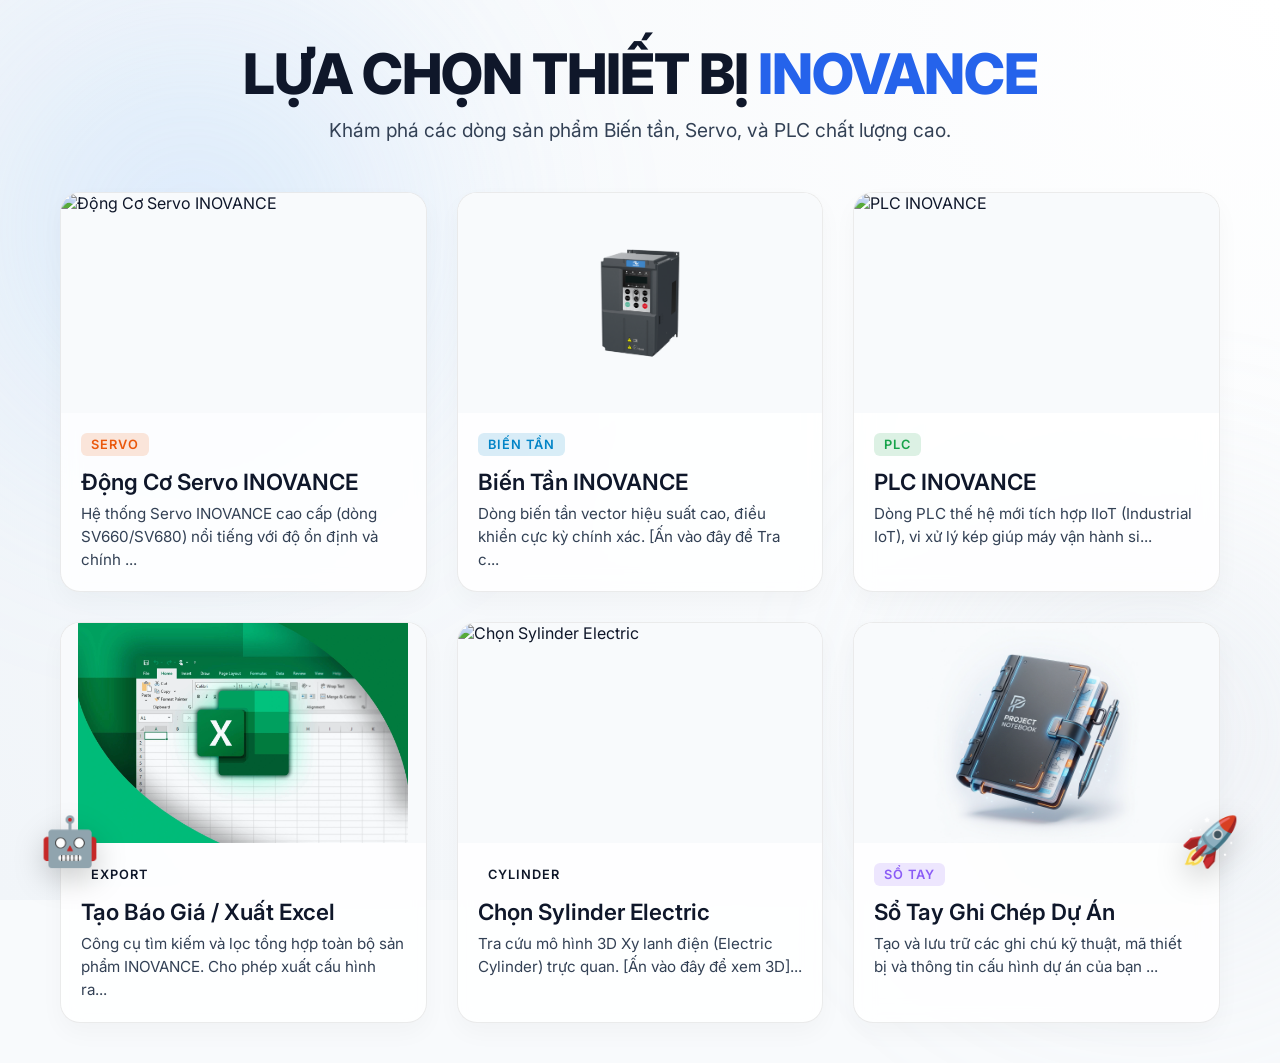
==== index.html @ bf1e9a53 "feat: require password (102975) before deleting a note" ====
<!DOCTYPE html>
<html lang="vi">

<head>
    <meta charset="UTF-8">
    <meta name="viewport" content="width=device-width, initial-scale=1.0">
    <title>Hệ Thống Thiết Bị Tự Động Hóa</title>
    <link href="https://fonts.googleapis.com/css2?family=Inter:wght@400;600;800;900&display=swap" rel="stylesheet">
    <link rel="stylesheet" href="style.css">
    <style>
        .filter-header-row {
            display: flex;
            justify-content: space-between;
            align-items: center;
            border-bottom: 1px solid var(--glass-border);
            padding-bottom: 15px;
            margin-bottom: 20px;
        }

        .filter-header-row h2 {
            margin-bottom: 0 !important;
            border-bottom: none !important;
            padding-bottom: 0 !important;
        }

        .search-box input {
            padding: 10px 15px;
            border: 1px solid rgba(0, 0, 0, 0.1);
            border-radius: 8px;
            font-size: 0.95rem;
            font-family: inherit;
            outline: none;
            width: 280px;
            transition: all 0.3s ease;
            background: #fff;
            color: var(--text-primary);
        }

        .search-box input:focus {
            border-color: var(--accent);
            box-shadow: 0 0 0 3px rgba(37, 99, 235, 0.2);
        }

        @media (max-width: 600px) {
            .filter-header-row {
                flex-direction: column;
                align-items: flex-start;
                gap: 15px;
            }

            .search-box,
            .search-box input {
                width: 100%;
            }
        }

        /* Sao rơi lấp lánh */
        #stellar-bg {
            position: fixed;
            top: 0;
            left: 0;
            width: 100vw;
            height: 100vh;
            pointer-events: none;
            z-index: -1;
            overflow: hidden;
        }

        .falling-star {
            position: absolute;
            top: -20px;
            background: #60a5fa;
            /* Màu xanh nước biển nhạt */
            border-radius: 50%;
            box-shadow: 0 0 10px #3b82f6, 0 0 20px #93c5fd, 0 0 30px #ffffff;
            animation: fall linear infinite;
        }

        @keyframes fall {
            0% {
                transform: translateY(-20px) translateX(0) scale(1);
                opacity: 0;
            }

            10% {
                opacity: 0.9;
            }

            90% {
                opacity: 0.6;
            }

            100% {
                transform: translateY(110vh) translateX(50px) scale(0.2);
                opacity: 0;
            }
        }

        /* Icon đáng yêu */
        .cute-corner {
            position: fixed;
            bottom: 30px;
            font-size: 3rem;
            z-index: 100;
            animation: bounceFloat 3s infinite ease-in-out;
            filter: drop-shadow(0 10px 15px rgba(0, 0, 0, 0.2));
            cursor: pointer;
            user-select: none;
            transition: all 0.3s;
        }

        .cute-corner:hover {
            animation-play-state: paused;
            transform: scale(1.3) translateY(-10px) rotate(10deg);
        }

        .cute-corner.left-corner {
            left: 40px;
            animation-delay: 0s;
        }

        .cute-corner.right-corner {
            right: 40px;
            animation-delay: 1.5s;
        }

        @keyframes bounceFloat {

            0%,
            100% {
                transform: translateY(0) rotate(-5deg);
            }

            50% {
                transform: translateY(-20px) rotate(5deg);
            }
        }
    </style>
</head>

<body>
    <div id="stellar-bg"></div>
    <div class="glass-bg"></div>
    <div class="glow glowing-blue"></div>
    <div class="glow glowing-purple"></div>

    <div class="app-container">
        <header>
            <h1 class="blink-shadow-text">LỰA CHỌN THIẾT BỊ <span>INOVANCE</span></h1>
            <p>Khám phá các dòng sản phẩm Biến tần, Servo, và PLC chất lượng cao.</p>
        </header>

        <main>
            <!-- Product Grid (Trang chủ) -->
            <div id="product-grid" class="product-grid">
                <!-- Products will be injected here by JS -->
            </div>

            <!-- Selection Tool (Hidden initially) -->
            <div id="selection-tool" class="selection-tool" style="display: none;">
                <button id="btn-back" class="btn-secondary" style="align-self: flex-start; margin-bottom: 10px;">&larr;
                    Quay lại Danh Mục</button>
                <div class="filters-container glass-panel-ui">
                    <div class="filter-header-row">
                        <h2>BỘ LỌC TÌM KIẾM</h2>
                        <div class="search-box">
                            <input type="text" id="search-model" placeholder="Nhập mã máy hoặc motor..."
                                autocomplete="off">
                        </div>
                    </div>
                    <div class="filter-group">
                        <div class="filter-item" id="filter-category-wrapper" style="display: none;">
                            <label>Loại (Category)</label>
                            <select id="filter-category">
                                <option value="">-- Tất cả --</option>
                                <option value="servo">Động cơ Servo</option>
                                <option value="inverter">Biến Tần</option>
                                <option value="plc">PLC</option>
                            </select>
                        </div>
                        <div class="filter-item" id="filter-series-wrapper">
                            <label>Dòng thiết bị (Series)</label>
                            <select id="filter-series">
                                <option value="">-- Tất cả --</option>
                            </select>
                        </div>
                        <div class="filter-item" id="filter-power-wrapper">
                            <label>Công suất (Power)</label>
                            <select id="filter-power">
                                <option value="">-- Tất cả --</option>
                            </select>
                        </div>
                        <div class="filter-item" id="filter-brake-wrapper">
                            <label>Kiểu động cơ (Brake)</label>
                            <select id="filter-brake">
                                <option value="">-- Tất cả --</option>
                            </select>
                        </div>
                        <div class="filter-item" id="filter-comm-wrapper">
                            <label>Truyền thông (Comm)</label>
                            <select id="filter-comm">
                                <option value="">-- Tất cả --</option>
                            </select>
                        </div>
                        <div class="filter-item" id="filter-phase-wrapper" style="display: none;">
                            <label>Điện Áp (Power Supply)</label>
                            <select id="filter-phase">
                                <option value="">-- Tất cả --</option>
                            </select>
                        </div>
                        <div class="filter-item" id="filter-model-wrapper" style="display: none;">
                            <label>Mã Model (Model Number)</label>
                            <select id="filter-model">
                                <option value="">-- Tất cả --</option>
                            </select>
                        </div>
                    </div>
                    <div style="display: flex; gap: 10px; flex-wrap: wrap;">
                        <button id="btn-export-excel" class="btn-primary" style="display: none; background: #10b981;">⬇️
                            Xuất Excel (.xlsx)</button>
                        <button id="btn-reset" class="btn-secondary">Xóa Bộ Lọc</button>
                    </div>
                </div>

                <div class="results-container glass-panel-ui">
                    <h2>KẾT QUẢ TƯƠNG ỨNG</h2>
                    <div class="table-responsive">
                        <table id="results-table">
                            <thead id="results-thead">
                                <tr>
                                    <th>Mã Động Cơ (Motor Code)</th>
                                    <th>Mã Driver (Drive Code)</th>
                                    <th>Mã Dây Diện (Cable)</th>
                                    <th>Mã Dây Encoder</th>
                                </tr>
                            </thead>
                            <tbody id="results-tbody">
                                <!-- Data will be injected here -->
                            </tbody>
                        </table>
                    </div>
                    <div id="no-results" class="no-results" style="display: none;">
                        Không tìm thấy thiết bị nào khớp với tiêu chí của bạn.
                    </div>
                </div>
            </div>

            <!-- Iframe Tool cho Sylinder Electric -->
            <div id="iframe-tool" class="selection-tool" style="display: none;">
                <button id="btn-back-iframe" class="btn-secondary" style="align-self: flex-start; margin-bottom: 10px;">&larr;
                    Quay lại Danh Mục</button>
                <div style="
                    width: calc(100vw - 40px);
                    margin-left: calc(-50vw + 50%);
                    height: 85vh;
                    background: white;
                    border-radius: 12px;
                    overflow: hidden;
                    box-shadow: 0 5px 20px rgba(0,0,0,0.15);
                ">
                    <iframe src="WEB_Test.html" style="width: 100%; height: 100%; border: none;"></iframe>
                </div>
            </div>

            <!-- Project Notes Tool (Hidden initially) -->
            <div id="notes-tool" class="selection-tool" style="display: none;">
                <button id="btn-back-notes" class="btn-secondary" style="align-self: flex-start; margin-bottom: 10px;">&larr;
                    Quay lại Danh Mục</button>
                <div class="glass-panel-ui">
                    <div class="notes-tool-header" style="display: flex; justify-content: space-between; align-items: center; flex-wrap: wrap; gap: 15px;">
                        <div>
                            <h2 style="margin-bottom: 0 !important; border-bottom: none !important; padding-bottom: 0 !important;">📝 SỔ TAY GHI CHÉP DỰ ÁN</h2>
                            <div id="notes-sync-status" style="font-size: 0.85rem; margin-top: 6px; display: flex; align-items: center; gap: 5px; color: var(--text-secondary);">
                                <span>Trạng thái: Đang kết nối...</span>
                            </div>
                        </div>
                        <div style="display: flex; align-items: center; gap: 10px; flex-wrap: wrap;">
                            <div class="sync-key-box" style="display: flex; align-items: center; gap: 6px; background: rgba(255, 255, 255, 0.5); padding: 5px 10px; border-radius: 8px; border: 1px solid var(--glass-border);">
                                <span style="font-size: 0.85rem; font-weight: 600; color: var(--text-secondary);">Mã đồng bộ:</span>
                                <input type="text" id="notes-sync-key-input" style="width: 120px; padding: 4px 8px; border: 1px solid #cbd5e1; border-radius: 6px; font-size: 0.85rem; outline: none; background: #fff;" placeholder="Mã đồng bộ...">
                                <button id="btn-save-sync-key" style="background: var(--accent); color: white; border: none; padding: 5px 10px; border-radius: 6px; font-size: 0.85rem; cursor: pointer; font-weight: 600; transition: background 0.2s;">Lưu</button>
                            </div>
                            <button id="btn-add-note" class="btn-primary" style="width: auto; padding: 10px 20px; display: flex; align-items: center; gap: 8px; margin: 0;">
                                ➕ Thêm Ghi Chú Mới
                            </button>
                        </div>
                    </div>
                    <div id="notes-container" class="notes-grid">
                        <!-- Dynamic note cards will be injected here -->
                    </div>
                </div>
            </div>
        </main>
    </div>

    <!-- Modal for Product Details -->
    <div id="product-modal" class="modal">
        <div class="modal-content glass-panel">
            <span class="close-btn">&times;</span>
            <div class="modal-body">
                <div class="modal-image-container">
                    <img id="modal-img" src="" alt="Product">
                </div>
                <div class="modal-info">
                    <span id="modal-category" class="badge">Category</span>
                    <h2 id="modal-title">Product Title</h2>
                    <p id="modal-desc">Product description goes here.</p>
                    <div class="specs">
                        <ul id="modal-specs"></ul>
                    </div>
                    <button class="btn-primary">Liên Hệ Ngay</button>
                </div>
            </div>
        </div>
    </div>

    <!-- Password Auth Modal for Project Notes -->
    <div id="notes-auth-modal" class="modal">
        <div class="modal-content glass-panel" style="max-width: 400px; padding: 30px; border-radius: 24px;">
            <div style="text-align: center; display: flex; flex-direction: column; gap: 15px;">
                <div style="font-size: 3rem; animation: floatBtn 3s infinite ease-in-out;">🔒</div>
                <h3 style="font-size: 1.4rem; font-weight: 700; color: var(--text-primary);">Yêu Cầu Mật Khẩu</h3>
                <p style="color: var(--text-secondary); font-size: 0.95rem;">Vui lòng nhập mật khẩu để truy cập sổ tay ghi chép dự án.</p>
                <input type="password" id="notes-password-input" style="
                    width: 100%;
                    padding: 12px 15px;
                    border: 1px solid #cbd5e1;
                    border-radius: 10px;
                    font-size: 1.2rem;
                    text-align: center;
                    letter-spacing: 4px;
                    outline: none;
                    transition: all 0.3s;
                    background: #ffffff;
                    color: var(--text-primary);
                " placeholder="••••••">
                <div id="notes-auth-error" style="color: #ef4444; font-size: 0.9rem; font-weight: 600; display: none;">
                    ⚠️ Mật khẩu không chính xác!
                </div>
                <div style="display: flex; gap: 10px; margin-top: 10px;">
                    <button id="btn-auth-cancel" class="btn-secondary" style="flex: 1;">Hủy</button>
                    <button id="btn-auth-submit" class="btn-primary" style="flex: 1; background: var(--accent);">Xác nhận</button>
                </div>
            </div>
        </div>
    </div>
    <!-- Góc Icon đáng yêu -->
    <div class="cute-corner left-corner" title="Automate Everything">🤖</div>
    <div class="cute-corner right-corner" title="Rocket Speed Selector">🚀</div>

    <script src="https://cdn.jsdelivr.net/npm/xlsx-js-style/dist/xlsx.bundle.js"></script>
    <script src="data.js"></script>
    <script src="data_inverter.js"></script>
    <script src="data_plc.js"></script>
    <!-- Firebase SDK (compat mode for non-module script) -->
    <script src="https://www.gstatic.com/firebasejs/10.12.2/firebase-app-compat.js"></script>
    <script src="https://www.gstatic.com/firebasejs/10.12.2/firebase-firestore-compat.js"></script>
    <script src="firebase-config.js"></script>
    <script src="main.js?v=1.0.1"></script>
</body>

</html>
---- style.css ----
:root {
    --bg-color: #f8fafc;
    --text-primary: #0f172a;
    --text-secondary: #334155;
    --accent: #2563eb; /* Industrial Blue */
    --accent-glow: rgba(37, 99, 235, 0.3);
    --glass-bg: rgba(255, 255, 255, 0.85);
    --glass-border: rgba(0, 0, 0, 0.08);
    --panel-glow: rgba(0, 0, 0, 0.05);
}

* {
    margin: 0;
    padding: 0;
    box-sizing: border-box;
}

body {
    font-family: 'Inter', sans-serif;
    background-color: var(--bg-color);
    color: var(--text-primary);
    min-height: 100vh;
    overflow-x: hidden;
    position: relative;
}

/* Background Effects for Light Theme */
.glass-bg {
    position: fixed;
    top: 0; left: 0; right: 0; bottom: 0;
    background: radial-gradient(circle at top right, #ffffff 0%, #f1f5f9 100%);
    z-index: -2;
}

.glow {
    position: fixed;
    border-radius: 50%;
    filter: blur(120px);
    z-index: -1;
    opacity: 0.4;
    animation: drift 20s infinite alternate linear;
}

/* Professional Tech Blue tones matching INOVANCE devices */
.glowing-blue {
    top: -10%; left: -10%;
    width: 50vw; height: 50vw;
    background: radial-gradient(circle, #93c5fd, transparent 70%);
}

.glowing-purple {
    bottom: -10%; right: -10%;
    width: 40vw; height: 40vw;
    background: radial-gradient(circle, #cbd5e1, transparent 70%);
    animation-delay: -5s;
}

@keyframes drift {
    0% { transform: translate(0, 0) scale(1); }
    100% { transform: translate(50px, 50px) scale(1.1); }
}

/* Layout */
.app-container {
    max-width: 1200px;
    margin: 0 auto;
    padding: 40px 20px;
    position: relative;
    z-index: 1;
}

header {
    text-align: center;
    margin-bottom: 50px;
    animation: fadeInDown 1s ease-out;
}

header h1 {
    font-size: 3.5rem;
    font-weight: 800;
    margin-bottom: 10px;
    letter-spacing: -1px;
}

header h1 span {
    background: none;
    -webkit-text-fill-color: inherit;
    color: var(--accent);
}

@keyframes titleBlink {
    0%, 100% { 
        color: #ffffff; 
        text-shadow: 0 0 10px rgba(255, 255, 255, 0.9), 0 0 20px rgba(255, 255, 255, 0.6), 2px 2px 8px rgba(0,0,0,0.5); 
    }
    50% { 
        color: var(--text-primary); 
        text-shadow: 2px 2px 2px rgba(0,0,0,0.15); 
    }
}

.blink-shadow-text {
    color: var(--text-primary); 
    animation: titleBlink 3s infinite ease-in-out;
}

.blink-shadow-text span {
    color: var(--accent) !important;
    text-shadow: inherit;
}

header p {
    color: var(--text-secondary);
    font-size: 1.2rem;
}

/* Grid */
.product-grid {
    display: grid;
    grid-template-columns: repeat(auto-fill, minmax(280px, 1fr));
    gap: 30px;
}

.product-card {
    background: var(--glass-bg);
    border: 1px solid var(--glass-border);
    border-radius: 20px;
    overflow: hidden;
    backdrop-filter: blur(10px);
    -webkit-backdrop-filter: blur(10px);
    transition: all 0.4s cubic-bezier(0.175, 0.885, 0.32, 1.275);
    cursor: pointer;
    animation: fadeInUp 0.6s ease-out both;
    box-shadow: 0 10px 25px rgba(0,0,0,0.03);
}

.product-card:hover {
    transform: translateY(-10px) scale(1.02);
    border-color: var(--accent);
    box-shadow: 0 20px 40px rgba(234, 88, 12, 0.15), 0 0 20px var(--accent-glow);
}

.card-img-wrapper {
    width: 100%;
    height: 220px;
    overflow: hidden;
    background: #f8fafc; /* Light grey instead of dark */
}

.card-img-wrapper img {
    width: 100%;
    height: 100%;
    object-fit: contain; /* Better for product photos on white */
    transition: transform 0.5s ease;
    mix-blend-mode: multiply; /* Helps integrate white backgrounds */
}

.product-card:hover .card-img-wrapper img {
    transform: scale(1.1);
}

.card-content {
    padding: 20px;
}

.badge {
    display: inline-block;
    padding: 4px 10px;
    border-radius: 6px;
    font-size: 0.8rem;
    font-weight: 600;
    margin-bottom: 12px;
    text-transform: uppercase;
    letter-spacing: 1px;
}

/* Updated badge colors for light theme */
.badge.inverter { color: #0284c7; background: rgba(2, 132, 199, 0.15); }
.badge.servo { color: #ea580c; background: rgba(234, 88, 12, 0.15); }
.badge.plc { color: #16a34a; background: rgba(22, 163, 74, 0.15); }

.card-title {
    font-size: 1.4rem;
    font-weight: 600;
    margin-bottom: 8px;
    color: var(--text-primary);
}

.card-desc {
    color: var(--text-secondary);
    font-size: 0.95rem;
    line-height: 1.5;
}

/* Modal */
.modal {
    display: none;
    position: fixed;
    z-index: 100;
    top: 0; left: 0; width: 100%; height: 100%;
    background: rgba(0, 0, 0, 0.4); /* Softer overlay */
    backdrop-filter: blur(8px);
    -webkit-backdrop-filter: blur(8px);
    align-items: center;
    justify-content: center;
    opacity: 0;
    transition: opacity 0.3s ease;
}

.modal.show {
    display: flex;
    opacity: 1;
}

.modal-content {
    background: #ffffff; /* White modal */
    border: 1px solid var(--glass-border);
    border-radius: 24px;
    width: 90%;
    max-width: 900px;
    display: flex;
    flex-direction: column;
    position: relative;
    transform: scale(0.9);
    transition: transform 0.3s cubic-bezier(0.175, 0.885, 0.32, 1.275);
    overflow: hidden;
    box-shadow: 0 25px 50px rgba(0,0,0,0.1);
    max-height: 90vh;
}

.modal.show .modal-content {
    transform: scale(1);
}

.close-btn {
    position: absolute;
    top: 20px; right: 25px;
    color: var(--text-secondary);
    font-size: 32px;
    line-height: 1;
    font-weight: bold;
    cursor: pointer;
    z-index: 10;
    transition: color 0.2s, background 0.2s;
    background: rgba(0,0,0,0.05); /* Light circle */
    border-radius: 50%;
    width: 40px;
    height: 40px;
    display: flex;
    align-items: center;
    justify-content: center;
}

.close-btn:hover { color: #000; background: rgba(0,0,0,0.1); }

.modal-body {
    display: flex;
    flex-direction: column;
    overflow-y: auto;
}

@media (min-width: 768px) {
    .modal-body {
        flex-direction: row;
        overflow-y: visible;
    }
}

.modal-image-container {
    flex: 1;
    background: #f8fafc;
    min-height: 250px;
    display: flex;
    align-items: center;
}

.modal-image-container img {
    width: 100%;
    height: 100%;
    object-fit: contain;
    mix-blend-mode: multiply;
}

.modal-info {
    flex: 1.2;
    padding: 40px;
    display: flex;
    flex-direction: column;
    overflow-y: auto;
}

.modal-info h2 {
    font-size: 2rem;
    margin: 10px 0 15px;
    color: var(--text-primary);
}

.modal-info p {
    color: var(--text-secondary);
    line-height: 1.6;
    margin-bottom: 20px;
}

.specs {
    margin-bottom: 30px;
    flex-grow: 1;
}

.specs ul {
    list-style: none;
}

.specs li {
    padding: 10px 0;
    border-bottom: 1px solid rgba(0,0,0,0.05); /* Darker border for light mode */
    display: flex;
    justify-content: space-between;
}

.specs li span:first-child { color: var(--text-secondary); }
.specs li span:last-child { font-weight: 600; text-align: right; color: var(--text-primary); }

.btn-primary {
    background: var(--accent);
    color: white;
    border: none;
    padding: 14px 24px;
    border-radius: 12px;
    font-size: 1rem;
    font-weight: 600;
    cursor: pointer;
    transition: all 0.2s;
    width: 100%;
}

.btn-primary:hover {
    background: #c2410c; /* Darker orange */
    box-shadow: 0 0 15px var(--accent-glow);
}

/* Animations */
@keyframes fadeInUp {
    from { opacity: 0; transform: translateY(30px); }
    to { opacity: 1; transform: translateY(0); }
}

@keyframes fadeInDown {
    from { opacity: 0; transform: translateY(-30px); }
    to { opacity: 1; transform: translateY(0); }
}

/* Selection Tool Container */
.selection-tool {
    animation: fadeInUp 0.5s ease-out;
    display: flex;
    flex-direction: column;
    gap: 30px;
}

.glass-panel-ui {
    background: var(--glass-bg);
    border: 1px solid var(--glass-border);
    border-radius: 20px;
    padding: 30px;
    backdrop-filter: blur(16px);
    -webkit-backdrop-filter: blur(16px);
    box-shadow: 0 10px 30px rgba(0,0,0,0.05); /* Softer shadow */
}

.glass-panel-ui h2 {
    font-size: 1.5rem;
    margin-bottom: 25px;
    border-bottom: 1px solid var(--glass-border);
    padding-bottom: 15px;
    color: var(--text-primary);
}

.filter-group {
    display: grid;
    grid-template-columns: repeat(auto-fit, minmax(200px, 1fr));
    gap: 20px;
    margin-bottom: 25px;
}

.filter-item {
    display: flex;
    flex-direction: column;
    gap: 8px;
}

.filter-item label {
    font-size: 0.9rem;
    color: var(--text-secondary);
    font-weight: 600;
}

.filter-item select {
    background: #ffffff; /* White background for select */
    color: var(--text-primary);
    border: 1px solid #cbd5e1; /* Subtle grey border */
    padding: 12px 15px;
    border-radius: 10px;
    font-family: inherit;
    font-size: 1rem;
    outline: none;
    transition: all 0.3s;
    appearance: none;
    /* Use dark grey arrow for light background */
    background-image: url("data:image/svg+xml;charset=US-ASCII,%3Csvg%20xmlns%3D%22http%3A%2F%2Fwww.w3.org%2F2000%2Fsvg%22%20width%3D%22292.4%22%20height%3D%22292.4%22%3E%3Cpath%20fill%3D%22%23475569%22%20d%3D%22M287%2069.4a17.6%2017.6%200%200%200-13-5.4H18.4c-5%200-9.3%201.8-12.9%205.4A17.6%2017.6%200%200%200%200%2082.2c0%205%201.8%209.3%205.4%2012.9l128%20127.9c3.6%203.6%207.8%205.4%2012.8%205.4s9.2-1.8%2012.8-5.4L287%2095c3.5-3.5%205.4-7.8%205.4-12.8%200-5-1.9-9.2-5.5-12.8z%22%2F%3E%3C%2Fsvg%3E");
    background-repeat: no-repeat, repeat;
    background-position: right .7em top 50%, 0 0;
    background-size: .65em auto, 100%;
}

.filter-item select:focus {
    border-color: var(--accent);
    box-shadow: 0 0 10px var(--accent-glow);
}

.filter-item select option {
    background: #ffffff;
    color: var(--text-primary);
}

.btn-secondary {
    background: #ffffff; /* White */
    color: var(--text-primary);
    border: 1px solid #cbd5e1;
    padding: 10px 20px;
    border-radius: 10px;
    cursor: pointer;
    transition: all 0.2s;
    font-weight: 600;
}

.btn-secondary:hover {
    background: #f1f5f9;
    border-color: var(--accent);
    color: var(--accent);
}

/* Results Table */
.table-responsive {
    overflow-x: auto;
}

#results-table {
    width: 100%;
    border-collapse: collapse;
    min-width: 600px;
}

#results-table th, #results-table td {
    padding: 16px;
    text-align: left;
    border-bottom: 1px solid rgba(0,0,0,0.05); /* Darker border for light theme */
}

#results-table th {
    color: var(--text-secondary);
    font-weight: 600;
    text-transform: uppercase;
    font-size: 0.85rem;
    letter-spacing: 1px;
}

#results-table tr {
    transition: background 0.3s;
}

#results-table tbody tr:hover {
    background: rgba(0,0,0,0.02); /* Very subtle hover on white */
}

.code-highlight {
    color: #1d4ed8; /* Darker blue for code in light theme, better contrast */
    font-family: monospace;
    font-size: 1.05rem;
    font-weight: bold;
    letter-spacing: 0.5px;
}

.no-results {
    text-align: center;
    padding: 40px;
    color: var(--text-secondary);
    font-style: italic;
    background: rgba(0,0,0,0.03);
    border-radius: 10px;
    margin-top: 15px;
}

@media (max-width: 768px) {
    header h1 { font-size: 2.5rem; }
    .specs li { flex-direction: column; gap: 5px; }
    .specs li span:last-child { text-align: left; }
    .filter-group { grid-template-columns: 1fr; }
    .filter-header-row {
        flex-direction: column;
        align-items: flex-start;
        gap: 15px;
    }
    .search-box, .search-box input {
        width: 100%;
    }
}

/* Quantity Control Spinner */
.qty-control {
    display: inline-flex;
    align-items: center;
    justify-content: center;
    border: 1px solid #cbd5e1;
    border-radius: 6px;
    overflow: hidden;
    background: #ffffff;
}
.qty-btn {
    background: #f1f5f9;
    border: none;
    width: 28px;
    height: 28px;
    font-size: 1.1rem;
    cursor: pointer;
    font-weight: bold;
    color: #475569;
    transition: background 0.2s;
    display: flex;
    align-items: center;
    justify-content: center;
}
.qty-btn:hover {
    background: #e2e8f0;
}
.qty-btn:disabled {
    opacity: 0.5;
    cursor: not-allowed;
}
.qty-input {
    width: 45px;
    height: 28px;
    text-align: center;
    border: none;
    border-left: 1px solid #cbd5e1;
    border-right: 1px solid #cbd5e1;
    font-size: 0.95rem;
    font-weight: 600;
    color: var(--text-primary);
    -moz-appearance: textfield;
}
.qty-input:focus {
    outline: none;
    background: #f8fafc;
}
.qty-input::-webkit-outer-spin-button,
.qty-input::-webkit-inner-spin-button {
    -webkit-appearance: none;
    margin: 0;
}

/* Project Notes Workspace Styling */
.notes-tool-header {
    display: flex;
    justify-content: space-between;
    align-items: center;
    border-bottom: 1px solid var(--glass-border);
    padding-bottom: 15px;
    margin-bottom: 20px;
}

.notes-tool-header h2 {
    margin-bottom: 0 !important;
    border-bottom: none !important;
    padding-bottom: 0 !important;
}

.notes-grid {
    display: grid;
    grid-template-columns: repeat(auto-fill, minmax(300px, 1fr));
    gap: 20px;
    margin-top: 15px;
}

.note-item-card {
    background: #ffffff;
    border: 1px solid var(--glass-border);
    border-radius: 16px;
    padding: 20px;
    box-shadow: 0 4px 15px rgba(0, 0, 0, 0.02);
    display: flex;
    flex-direction: column;
    gap: 12px;
    transition: all 0.3s ease;
    animation: fadeInUp 0.4s ease-out;
}

.note-item-card:hover {
    transform: translateY(-4px);
    box-shadow: 0 10px 25px rgba(0, 0, 0, 0.05);
    border-color: var(--accent);
}

.note-card-header {
    display: flex;
    justify-content: space-between;
    align-items: center;
    gap: 10px;
}

.note-card-title-input {
    border: none;
    font-size: 1.1rem;
    font-weight: 700;
    color: var(--text-primary);
    width: 80%;
    outline: none;
    padding: 4px;
    border-bottom: 1px solid transparent;
    transition: border-bottom-color 0.2s;
    background: transparent;
    font-family: inherit;
}

.note-card-title-input:focus {
    border-bottom-color: var(--accent);
}

.note-card-delete-btn {
    background: none;
    border: none;
    cursor: pointer;
    font-size: 1.1rem;
    color: #ef4444;
    padding: 4px;
    border-radius: 6px;
    transition: background 0.2s;
    display: flex;
    align-items: center;
    justify-content: center;
}

.note-card-delete-btn:hover {
    background: rgba(239, 68, 68, 0.1);
}

.note-card-textarea {
    width: 100%;
    height: 150px;
    border: 1px solid #cbd5e1;
    border-radius: 10px;
    padding: 10px;
    font-family: inherit;
    font-size: 0.95rem;
    resize: vertical;
    outline: none;
    transition: border-color 0.3s;
    background: #f8fafc;
    color: var(--text-primary);
    line-height: 1.5;
}

.note-card-textarea:focus {
    border-color: var(--accent);
    background: #ffffff;
}

.note-card-footer {
    display: flex;
    justify-content: space-between;
    align-items: center;
    font-size: 0.8rem;
    color: var(--text-secondary);
}

.note-card-copy-btn {
    background: none;
    border: 1px solid #cbd5e1;
    padding: 6px 12px;
    border-radius: 6px;
    cursor: pointer;
    font-weight: 600;
    transition: all 0.2s;
    display: flex;
    align-items: center;
    gap: 4px;
    color: var(--text-secondary);
    font-family: inherit;
}

.note-card-copy-btn:hover {
    background: var(--accent);
    color: white;
    border-color: var(--accent);
}

/* Badge styled notes for categorizing product cards */
.badge.notes { color: #8b5cf6; background: rgba(139, 92, 246, 0.15); }

/* Authentication Modal Shake Animation */
@keyframes shake {
    0%, 100% { transform: scale(1); }
    20%, 60% { transform: scale(1) translateX(-8px); }
    40%, 80% { transform: scale(1) translateX(8px); }
}

.shake-animation .modal-content {
    animation: shake 0.4s ease-in-out;
    border-color: #ef4444 !important;
    box-shadow: 0 10px 30px rgba(239, 68, 68, 0.2);
}
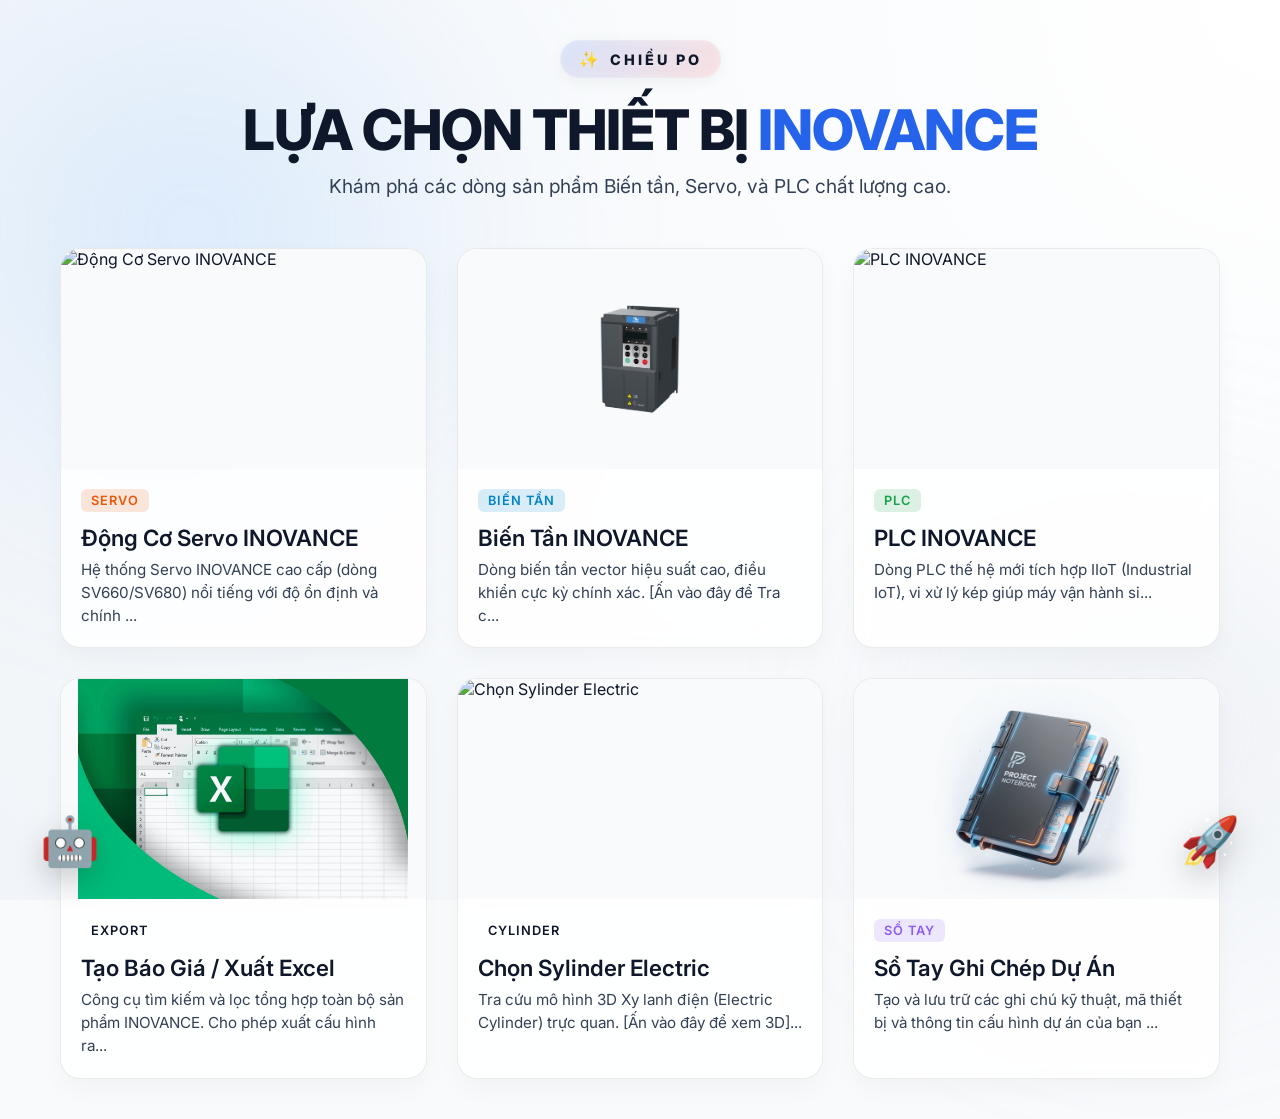
==== commit 04aff12c: "design: add CHIỀU PO branding badge and custom PO text cursor" ====
--- a/index.html
+++ b/index.html
@@ -6,7 +6,7 @@
     <meta name="viewport" content="width=device-width, initial-scale=1.0">
     <title>Hệ Thống Thiết Bị Tự Động Hóa</title>
     <link href="https://fonts.googleapis.com/css2?family=Inter:wght@400;600;800;900&display=swap" rel="stylesheet">
-    <link rel="stylesheet" href="style.css">
+    <link rel="stylesheet" href="style.css?v=1.0.1">
     <style>
         .filter-header-row {
             display: flex;
@@ -146,6 +146,12 @@
 
     <div class="app-container">
         <header>
+            <div class="brand-badge-wrapper">
+                <div class="brand-badge">
+                    <span class="brand-icon">✨</span>
+                    <span class="brand-text">CHIỀU PO</span>
+                </div>
+            </div>
             <h1 class="blink-shadow-text">LỰA CHỌN THIẾT BỊ <span>INOVANCE</span></h1>
             <p>Khám phá các dòng sản phẩm Biến tần, Servo, và PLC chất lượng cao.</p>
         </header>
@@ -356,7 +362,7 @@
     <script src="https://www.gstatic.com/firebasejs/10.12.2/firebase-app-compat.js"></script>
     <script src="https://www.gstatic.com/firebasejs/10.12.2/firebase-firestore-compat.js"></script>
     <script src="firebase-config.js"></script>
-    <script src="main.js?v=1.0.1"></script>
+    <script src="main.js?v=1.0.2"></script>
 </body>
 
 </html>
--- a/style.css
+++ b/style.css
@@ -709,4 +709,56 @@
     box-shadow: 0 10px 30px rgba(239, 68, 68, 0.2);
 }
 
-
+/* --- CUSTOM MOUSE CURSOR --- */
+* {
+    cursor: url("data:image/svg+xml;utf8,<svg xmlns='http://www.w3.org/2000/svg' width='48' height='48' style='font-family:sans-serif;'><circle cx='4' cy='4' r='3' fill='%232563eb' stroke='white' stroke-width='1.5'/><text x='12' y='16' fill='%232563eb' font-weight='800' font-size='14px' stroke='%23ffffff' stroke-width='3' paint-order='stroke'>PO</text></svg>") 4 4, auto;
+}
+
+/* Interactive elements change color to highlight they are clickable */
+a, button, [role="button"], input, select, textarea, .product-card, .note-card-copy-btn, .note-card-delete-btn, .close-btn, .cute-corner, .sync-key-box {
+    cursor: url("data:image/svg+xml;utf8,<svg xmlns='http://www.w3.org/2000/svg' width='48' height='48' style='font-family:sans-serif;'><circle cx='4' cy='4' r='3' fill='%23ef4444' stroke='white' stroke-width='1.5'/><text x='12' y='16' fill='%23ef4444' font-weight='800' font-size='14px' stroke='%23ffffff' stroke-width='3' paint-order='stroke'>PO</text></svg>") 4 4, pointer;
+}
+
+/* --- PERSONAL BRAND BADGE --- */
+.brand-badge-wrapper {
+    display: flex;
+    justify-content: center;
+    margin-bottom: 18px;
+    animation: fadeInDown 0.8s ease-out;
+}
+
+.brand-badge {
+    display: inline-flex;
+    align-items: center;
+    gap: 8px;
+    background: linear-gradient(135deg, rgba(37, 99, 235, 0.15) 0%, rgba(239, 68, 68, 0.15) 100%);
+    border: 1px solid rgba(255, 255, 255, 0.25);
+    backdrop-filter: blur(12px);
+    padding: 8px 18px;
+    border-radius: 30px;
+    font-weight: 800;
+    font-size: 0.9rem;
+    letter-spacing: 3px;
+    color: var(--text-primary);
+    box-shadow: 0 4px 15px rgba(0, 0, 0, 0.05), inset 0 0 10px rgba(255, 255, 255, 0.2);
+    transition: all 0.3s cubic-bezier(0.4, 0, 0.2, 1);
+}
+
+.brand-badge:hover {
+    transform: translateY(-2px) scale(1.03);
+    box-shadow: 0 8px 25px rgba(37, 99, 235, 0.25);
+    border-color: rgba(37, 99, 235, 0.4);
+    background: linear-gradient(135deg, rgba(37, 99, 235, 0.25) 0%, rgba(239, 68, 68, 0.25) 100%);
+}
+
+.brand-icon {
+    font-size: 1rem;
+    animation: spinIcon 4s infinite linear;
+}
+
+@keyframes spinIcon {
+    from { transform: rotate(0deg); }
+    to { transform: rotate(360deg); }
+}
+
+
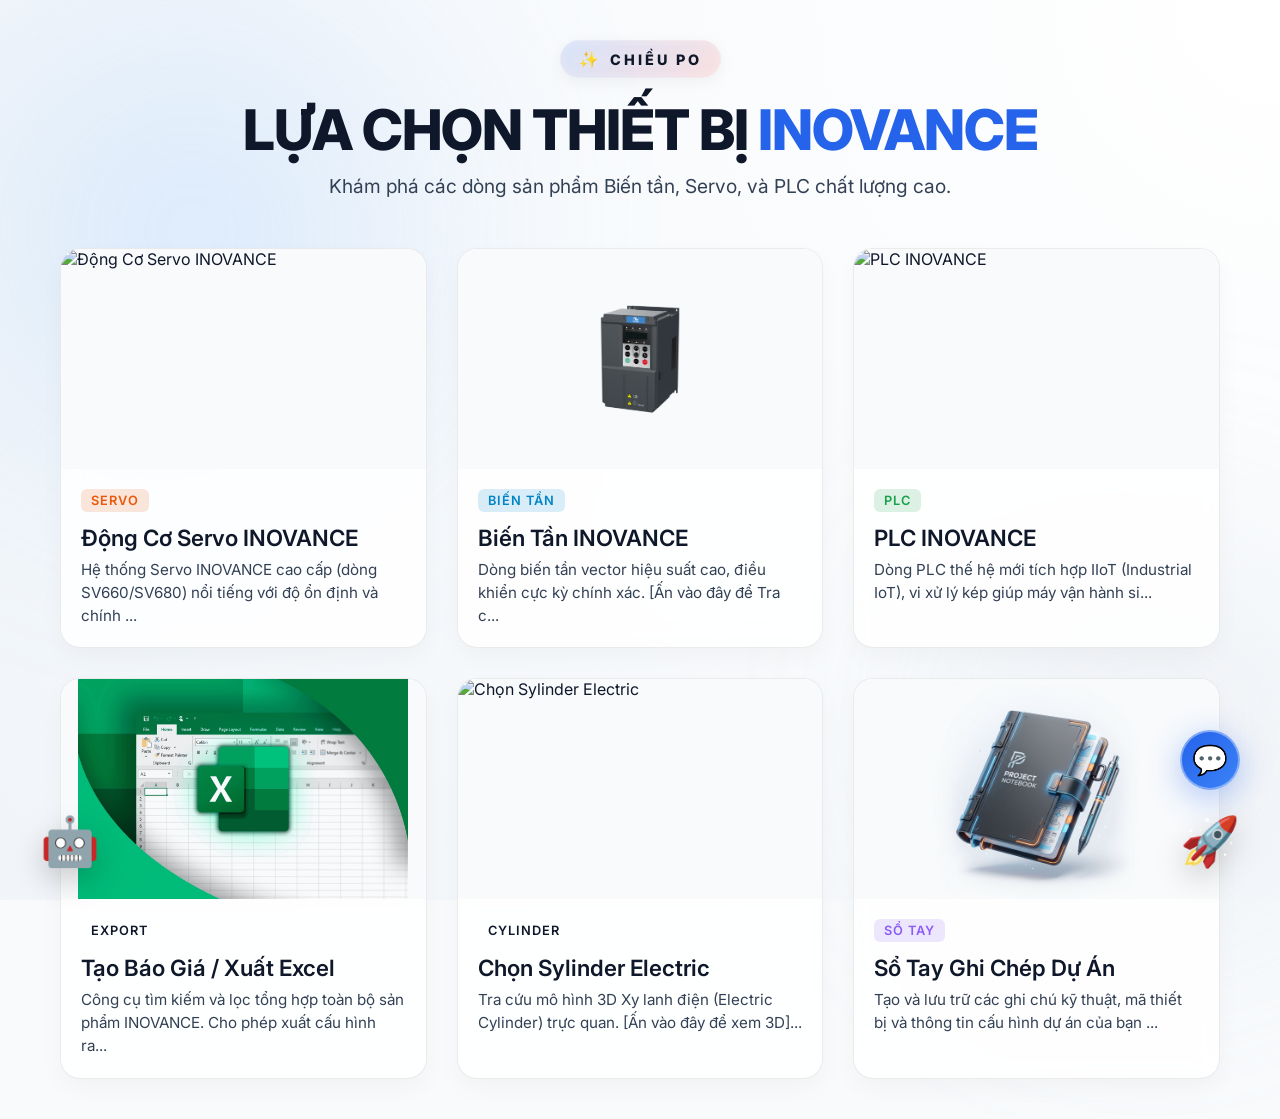
==== commit 35731119: "feat: integrate AI Chat Assistant with client-side Gemini API and local product tools" ====
--- a/index.html
+++ b/index.html
@@ -354,6 +354,46 @@
     <div class="cute-corner left-corner" title="Automate Everything">🤖</div>
     <div class="cute-corner right-corner" title="Rocket Speed Selector">🚀</div>
 
+    <!-- AI Chat Floating Button -->
+    <button class="ai-chat-btn" id="ai-chat-btn" title="Chat với Trợ lý AI">💬</button>
+
+    <!-- AI Chat Window -->
+    <div class="ai-chat-window" id="ai-chat-window">
+        <div class="ai-chat-header">
+            <div class="ai-chat-header-info">
+                <h4>Trợ Lý AI INOVANCE</h4>
+                <span id="ai-status">Online</span>
+            </div>
+            <div class="ai-chat-header-actions">
+                <button class="ai-settings-toggle" id="ai-settings-toggle" title="Cài đặt API Key">⚙️</button>
+                <button class="ai-chat-close-btn" id="ai-chat-close-btn" title="Đóng">&times;</button>
+            </div>
+        </div>
+        
+        <!-- Settings Panel -->
+        <div class="ai-settings-overlay" id="ai-settings-overlay">
+            <h5>Cấu hình Gemini API</h5>
+            <p>Nhập API Key của bạn để sử dụng Trợ lý AI. Key được lưu trữ cục bộ trên trình duyệt của bạn.</p>
+            <p>Chưa có API Key? <a href="https://aistudio.google.com/" target="_blank">Lấy key miễn phí tại Google AI Studio</a>.</p>
+            <div class="ai-key-input-container">
+                <label for="ai-api-key">Gemini API Key:</label>
+                <input type="password" id="ai-api-key" class="ai-key-input" placeholder="AIzaSy...">
+            </div>
+            <button class="ai-save-key-btn" id="ai-save-key-btn">Lưu API Key</button>
+        </div>
+
+        <div class="ai-chat-body" id="ai-chat-body">
+            <div class="ai-chat-msg assistant">
+                Xin chào! Tôi là Trợ Lý AI của hệ thống INOVANCE. Tôi có thể giúp bạn tra cứu thiết bị PLC, Biến Tần, và Servo phù hợp với nhu cầu. Bạn cần tôi tìm kiếm thiết bị nào hôm nay?
+            </div>
+        </div>
+
+        <div class="ai-chat-footer">
+            <input type="text" class="ai-chat-input" id="ai-chat-input" placeholder="Hỏi tôi về thiết bị..." autocomplete="off">
+            <button class="ai-send-btn" id="ai-send-btn" title="Gửi">✈️</button>
+        </div>
+    </div>
+
     <script src="https://cdn.jsdelivr.net/npm/xlsx-js-style/dist/xlsx.bundle.js"></script>
     <script src="data.js"></script>
     <script src="data_inverter.js"></script>
@@ -363,6 +403,7 @@
     <script src="https://www.gstatic.com/firebasejs/10.12.2/firebase-firestore-compat.js"></script>
     <script src="firebase-config.js"></script>
     <script src="main.js?v=1.0.2"></script>
+    <script src="ai-chat.js?v=1.0.0"></script>
 </body>
 
 </html>
--- a/style.css
+++ b/style.css
@@ -761,4 +761,397 @@
     to { transform: rotate(360deg); }
 }
 
-
+/* Add custom cursor to AI Chat interactive components */
+a, button, [role="button"], input, select, textarea, .product-card, .note-card-copy-btn, .note-card-delete-btn, .close-btn, .cute-corner, .sync-key-box,
+.ai-chat-btn, .ai-send-btn, .ai-settings-toggle, .ai-save-key-btn, .ai-chat-close-btn {
+    cursor: url("data:image/svg+xml;utf8,<svg xmlns='http://www.w3.org/2000/svg' width='48' height='48' style='font-family:sans-serif;'><circle cx='4' cy='4' r='3' fill='%23ef4444' stroke='white' stroke-width='1.5'/><text x='12' y='16' fill='%23ef4444' font-weight='800' font-size='14px' stroke='%23ffffff' stroke-width='3' paint-order='stroke'>PO</text></svg>") 4 4, pointer;
+}
+
+/* AI Chat Assistant FAB */
+.ai-chat-btn {
+    position: fixed;
+    bottom: 110px; /* Stacked above the rocket icon 🚀 */
+    right: 40px;
+    width: 60px;
+    height: 60px;
+    border-radius: 50%;
+    background: linear-gradient(135deg, var(--accent) 0%, #3b82f6 100%);
+    box-shadow: 0 8px 32px rgba(37, 99, 235, 0.35);
+    border: 2px solid rgba(255, 255, 255, 0.4);
+    display: flex;
+    justify-content: center;
+    align-items: center;
+    font-size: 1.8rem;
+    color: white;
+    z-index: 999;
+    transition: all 0.3s cubic-bezier(0.4, 0, 0.2, 1);
+}
+
+.ai-chat-btn:hover {
+    transform: scale(1.1) rotate(5deg);
+    box-shadow: 0 12px 40px rgba(37, 99, 235, 0.5);
+}
+
+/* AI Chat Window */
+.ai-chat-window {
+    position: fixed;
+    bottom: 185px; /* Stacked above the FAB */
+    right: 40px;
+    width: 380px;
+    height: 600px;
+    max-height: 80vh;
+    border-radius: 24px;
+    background: rgba(255, 255, 255, 0.85);
+    backdrop-filter: blur(20px);
+    -webkit-backdrop-filter: blur(20px);
+    border: 1px solid rgba(255, 255, 255, 0.4);
+    box-shadow: 0 15px 50px rgba(0, 0, 0, 0.1);
+    display: flex;
+    flex-direction: column;
+    z-index: 1000;
+    overflow: hidden;
+    transform: scale(0.9) translateY(20px);
+    opacity: 0;
+    pointer-events: none;
+    transition: all 0.4s cubic-bezier(0.34, 1.56, 0.64, 1);
+    transform-origin: bottom right;
+}
+
+.ai-chat-window.show {
+    transform: scale(1) translateY(0);
+    opacity: 1;
+    pointer-events: all;
+}
+
+/* AI Chat Header */
+.ai-chat-header {
+    background: linear-gradient(135deg, var(--accent) 0%, #1e40af 100%);
+    color: white;
+    padding: 18px 20px;
+    display: flex;
+    justify-content: space-between;
+    align-items: center;
+    border-bottom: 1px solid rgba(255, 255, 255, 0.1);
+}
+
+.ai-chat-header-info {
+    display: flex;
+    align-items: center;
+    gap: 10px;
+}
+
+.ai-chat-header-info h4 {
+    margin: 0;
+    font-size: 1.05rem;
+    font-weight: 800;
+    letter-spacing: 0.5px;
+}
+
+.ai-chat-header-info span {
+    font-size: 0.75rem;
+    background: rgba(255, 255, 255, 0.2);
+    padding: 2px 8px;
+    border-radius: 20px;
+    font-weight: 600;
+}
+
+.ai-chat-header-actions {
+    display: flex;
+    align-items: center;
+    gap: 12px;
+}
+
+.ai-settings-toggle, .ai-chat-close-btn {
+    background: none;
+    border: none;
+    color: white;
+    font-size: 1.2rem;
+    display: flex;
+    align-items: center;
+    justify-content: center;
+    padding: 4px;
+    border-radius: 6px;
+    transition: background 0.2s;
+}
+
+.ai-settings-toggle:hover, .ai-chat-close-btn:hover {
+    background: rgba(255, 255, 255, 0.15);
+}
+
+/* AI Chat Body */
+.ai-chat-body {
+    flex: 1;
+    padding: 20px;
+    overflow-y: auto;
+    display: flex;
+    flex-direction: column;
+    gap: 14px;
+}
+
+/* Messages */
+.ai-chat-msg {
+    max-width: 80%;
+    padding: 12px 16px;
+    border-radius: 18px;
+    font-size: 0.92rem;
+    line-height: 1.5;
+    word-wrap: break-word;
+    box-shadow: 0 2px 8px rgba(0, 0, 0, 0.02);
+}
+
+.ai-chat-msg.user {
+    align-self: flex-end;
+    background: var(--accent);
+    color: white;
+    border-bottom-right-radius: 4px;
+}
+
+.ai-chat-msg.assistant {
+    align-self: flex-start;
+    background: rgba(241, 245, 249, 0.95);
+    color: var(--text-primary);
+    border-bottom-left-radius: 4px;
+    border: 1px solid rgba(226, 232, 240, 0.5);
+}
+
+.ai-chat-msg.assistant p {
+    margin: 0 0 8px 0;
+}
+
+.ai-chat-msg.assistant p:last-child {
+    margin-bottom: 0;
+}
+
+.ai-chat-msg.assistant code {
+    background: rgba(0, 0, 0, 0.05);
+    padding: 2px 4px;
+    border-radius: 4px;
+    font-family: monospace;
+    font-size: 0.85rem;
+}
+
+.ai-chat-msg.assistant pre {
+    background: rgba(15, 23, 42, 0.05);
+    padding: 10px;
+    border-radius: 8px;
+    overflow-x: auto;
+    margin: 8px 0;
+}
+
+.ai-chat-msg.assistant pre code {
+    background: none;
+    padding: 0;
+}
+
+.ai-chat-msg.assistant table {
+    width: 100%;
+    border-collapse: collapse;
+    margin: 8px 0;
+    font-size: 0.85rem;
+}
+
+.ai-chat-msg.assistant th, .ai-chat-msg.assistant td {
+    border: 1px solid #cbd5e1;
+    padding: 6px 8px;
+    text-align: left;
+}
+
+.ai-chat-msg.assistant th {
+    background: #f1f5f9;
+    font-weight: 600;
+}
+
+/* Typing Indicator */
+.ai-typing-indicator {
+    align-self: flex-start;
+    background: rgba(241, 245, 249, 0.95);
+    padding: 12px 18px;
+    border-radius: 18px;
+    border-bottom-left-radius: 4px;
+    border: 1px solid rgba(226, 232, 240, 0.5);
+    display: flex;
+    align-items: center;
+    gap: 5px;
+}
+
+.ai-typing-dot {
+    width: 7px;
+    height: 7px;
+    background: var(--text-secondary);
+    border-radius: 50%;
+    opacity: 0.4;
+    animation: typingBlink 1.4s infinite both;
+}
+
+.ai-typing-dot:nth-child(2) {
+    animation-delay: 0.2s;
+}
+
+.ai-typing-dot:nth-child(3) {
+    animation-delay: 0.4s;
+}
+
+@keyframes typingBlink {
+    0% { transform: translateY(0); opacity: 0.4; }
+    50% { transform: translateY(-5px); opacity: 1; }
+    100% { transform: translateY(0); opacity: 0.4; }
+}
+
+/* AI Chat Footer */
+.ai-chat-footer {
+    padding: 15px 20px;
+    background: rgba(248, 250, 252, 0.9);
+    border-top: 1px solid rgba(226, 232, 240, 0.8);
+    display: flex;
+    gap: 10px;
+    align-items: center;
+}
+
+.ai-chat-input {
+    flex: 1;
+    border: 1px solid #cbd5e1;
+    border-radius: 12px;
+    padding: 10px 14px;
+    font-size: 0.92rem;
+    outline: none;
+    background: #ffffff;
+    transition: all 0.3s;
+    font-family: inherit;
+    color: var(--text-primary);
+}
+
+.ai-chat-input:focus {
+    border-color: var(--accent);
+    box-shadow: 0 0 0 3px rgba(37, 99, 235, 0.15);
+}
+
+.ai-send-btn {
+    width: 40px;
+    height: 40px;
+    border-radius: 50%;
+    background: var(--accent);
+    border: none;
+    color: white;
+    display: flex;
+    justify-content: center;
+    align-items: center;
+    font-size: 1.1rem;
+    transition: all 0.2s;
+}
+
+.ai-send-btn:hover {
+    transform: scale(1.05);
+    background: #1d4ed8;
+}
+
+.ai-send-btn:disabled {
+    background: #cbd5e1;
+    cursor: not-allowed;
+    transform: none;
+}
+
+/* AI Settings Panel (API Key config) */
+.ai-settings-overlay {
+    position: absolute;
+    top: 57px; /* Under the header */
+    left: 0;
+    width: 100%;
+    height: calc(100% - 57px);
+    background: rgba(255, 255, 255, 0.95);
+    backdrop-filter: blur(10px);
+    z-index: 1001;
+    padding: 30px 24px;
+    display: flex;
+    flex-direction: column;
+    gap: 15px;
+    transform: translateY(-100%);
+    opacity: 0;
+    pointer-events: none;
+    transition: all 0.35s ease-out;
+}
+
+.ai-settings-overlay.show {
+    transform: translateY(0);
+    opacity: 1;
+    pointer-events: all;
+}
+
+.ai-settings-overlay h5 {
+    margin: 0;
+    font-size: 1.1rem;
+    font-weight: 700;
+    color: var(--text-primary);
+}
+
+.ai-settings-overlay p {
+    font-size: 0.85rem;
+    color: var(--text-secondary);
+    line-height: 1.4;
+    margin: 0;
+}
+
+.ai-settings-overlay a {
+    color: var(--accent);
+    text-decoration: underline;
+}
+
+.ai-key-input-container {
+    display: flex;
+    flex-direction: column;
+    gap: 6px;
+    margin-top: 5px;
+}
+
+.ai-key-input-container label {
+    font-size: 0.8rem;
+    font-weight: 600;
+    color: #475569;
+}
+
+.ai-key-input {
+    border: 1px solid #cbd5e1;
+    border-radius: 8px;
+    padding: 10px 12px;
+    font-size: 0.9rem;
+    font-family: monospace;
+    outline: none;
+    transition: border-color 0.2s;
+    background: #fff;
+    color: var(--text-primary);
+}
+
+.ai-key-input:focus {
+    border-color: var(--accent);
+}
+
+.ai-save-key-btn {
+    background: var(--accent);
+    color: white;
+    border: none;
+    padding: 10px 16px;
+    border-radius: 8px;
+    font-weight: 600;
+    font-size: 0.9rem;
+    transition: background 0.2s;
+}
+
+.ai-save-key-btn:hover {
+    background: #1d4ed8;
+}
+
+@media (max-width: 480px) {
+    .ai-chat-window {
+        bottom: 0;
+        right: 0;
+        width: 100vw;
+        height: 100vh;
+        max-height: 100vh;
+        border-radius: 0;
+    }
+    .ai-chat-header {
+        border-radius: 0;
+    }
+}
+
+
+
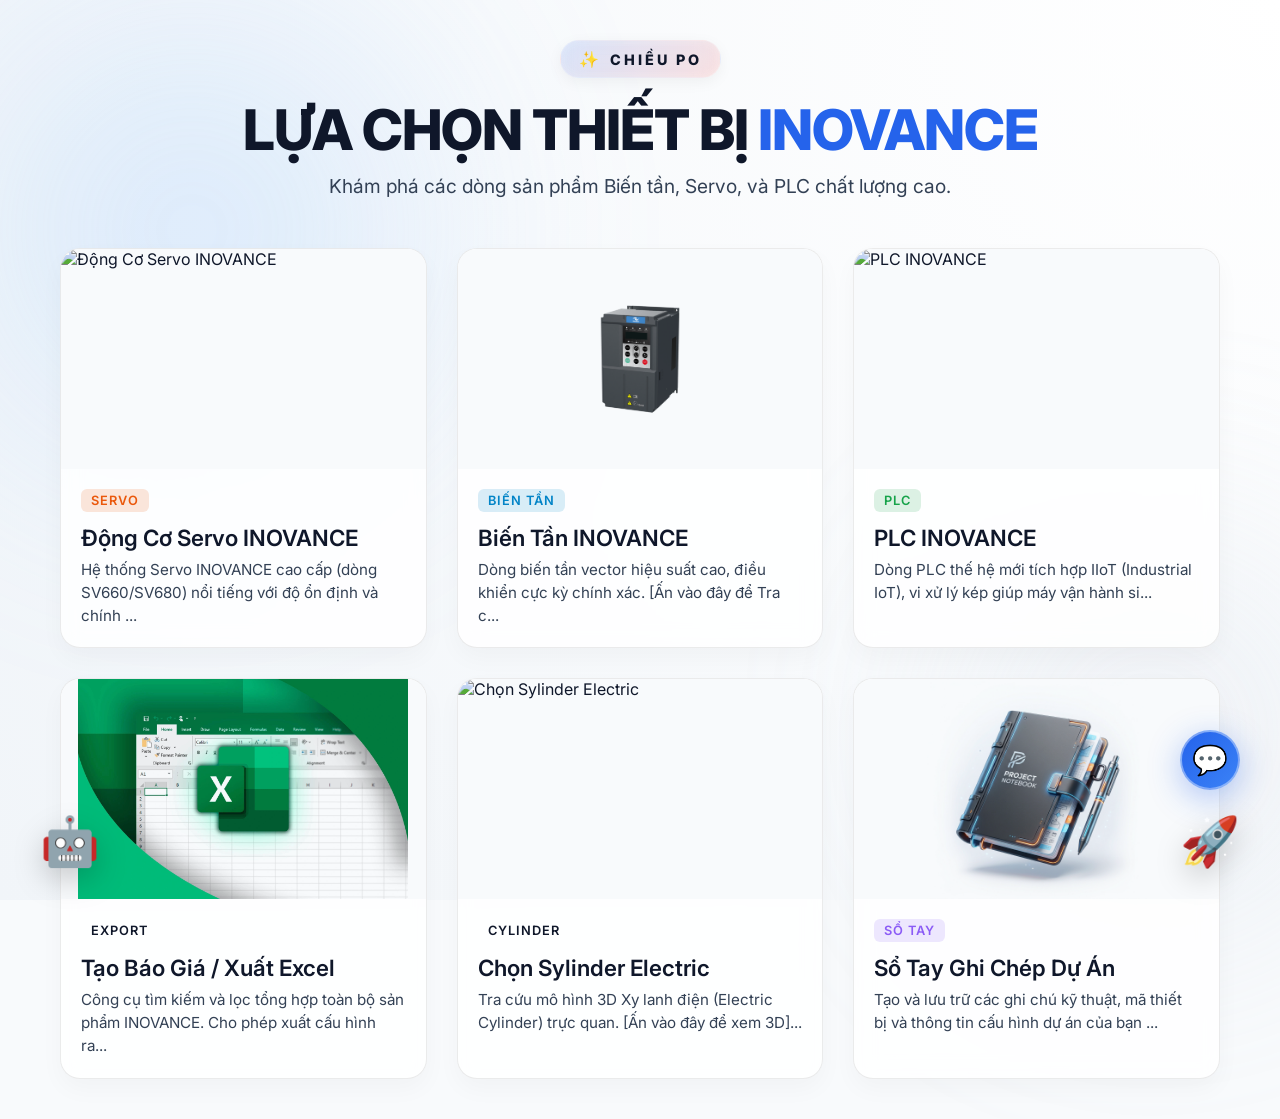
==== commit 622c972b: "feat: rename assistant to Trợ Lý AI Tiểu PO, sync API Key, and hide settings panel" ====
--- a/index.html
+++ b/index.html
@@ -361,11 +361,11 @@
     <div class="ai-chat-window" id="ai-chat-window">
         <div class="ai-chat-header">
             <div class="ai-chat-header-info">
-                <h4>Trợ Lý AI INOVANCE</h4>
+                <h4>Trợ Lý AI Tiểu PO</h4>
                 <span id="ai-status">Online</span>
             </div>
             <div class="ai-chat-header-actions">
-                <button class="ai-settings-toggle" id="ai-settings-toggle" title="Cài đặt API Key">⚙️</button>
+                <button class="ai-settings-toggle" id="ai-settings-toggle" title="Cài đặt API Key" style="display: none;">⚙️</button>
                 <button class="ai-chat-close-btn" id="ai-chat-close-btn" title="Đóng">&times;</button>
             </div>
         </div>
@@ -384,7 +384,7 @@
 
         <div class="ai-chat-body" id="ai-chat-body">
             <div class="ai-chat-msg assistant">
-                Xin chào! Tôi là Trợ Lý AI của hệ thống INOVANCE. Tôi có thể giúp bạn tra cứu thiết bị PLC, Biến Tần, và Servo phù hợp với nhu cầu. Bạn cần tôi tìm kiếm thiết bị nào hôm nay?
+                Xin chào! Tôi là Trợ Lý AI Tiểu PO của hệ thống INOVANCE. Tôi có thể giúp bạn tra cứu thiết bị PLC, Biến Tần, và Servo phù hợp với nhu cầu. Bạn cần tôi tìm kiếm thiết bị nào hôm nay?
             </div>
         </div>
 
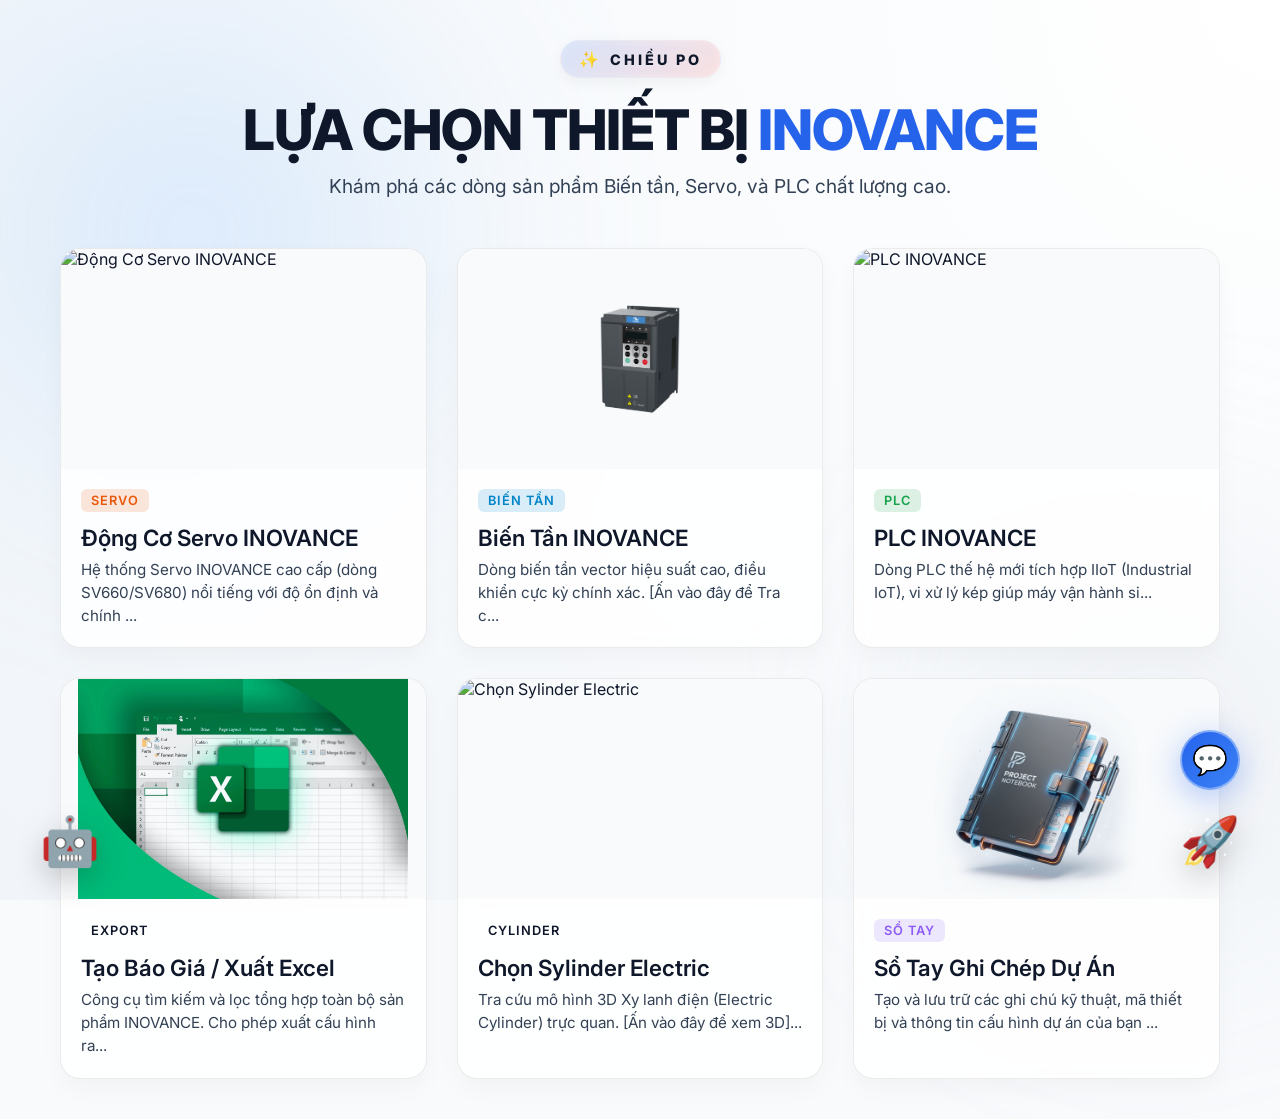
==== commit b4b27a01: "chore: bump ai-chat.js version parameter in index.html to bust browser cache" ====
--- a/index.html
+++ b/index.html
@@ -403,7 +403,7 @@
     <script src="https://www.gstatic.com/firebasejs/10.12.2/firebase-firestore-compat.js"></script>
     <script src="firebase-config.js"></script>
     <script src="main.js?v=1.0.2"></script>
-    <script src="ai-chat.js?v=1.0.0"></script>
+    <script src="ai-chat.js?v=1.0.1"></script>
 </body>
 
 </html>
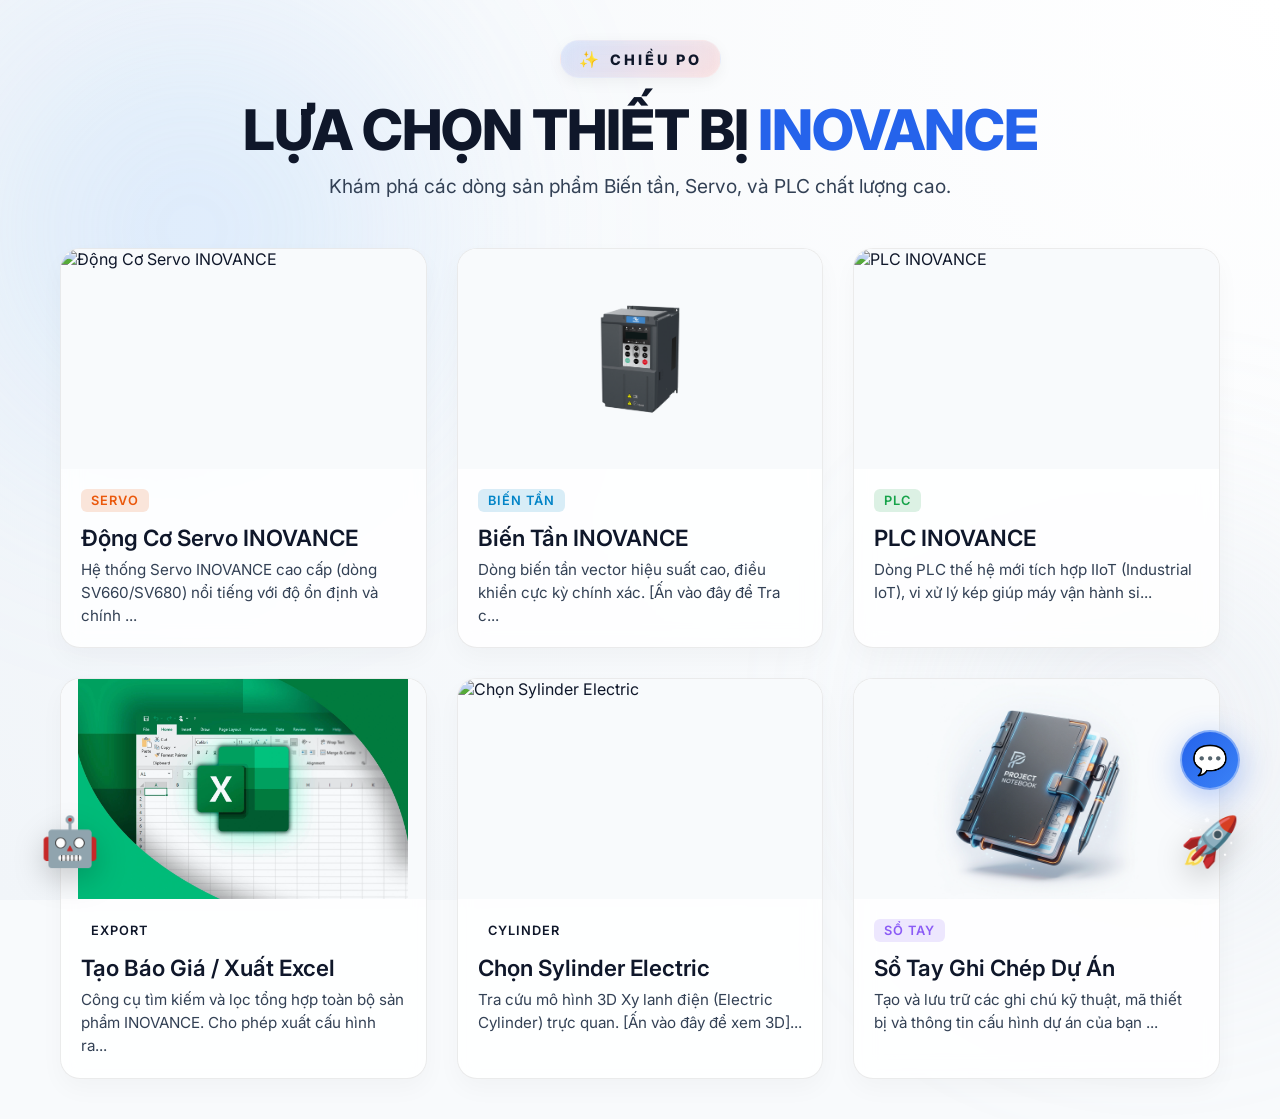
==== commit 2897daf9: "fix: bump ai-chat.js version in index.html to force browser cache reload" ====
--- a/index.html
+++ b/index.html
@@ -403,7 +403,7 @@
     <script src="https://www.gstatic.com/firebasejs/10.12.2/firebase-firestore-compat.js"></script>
     <script src="firebase-config.js"></script>
     <script src="main.js?v=1.0.2"></script>
-    <script src="ai-chat.js?v=1.0.1"></script>
+    <script src="ai-chat.js?v=1.0.2"></script>
 </body>
 
 </html>
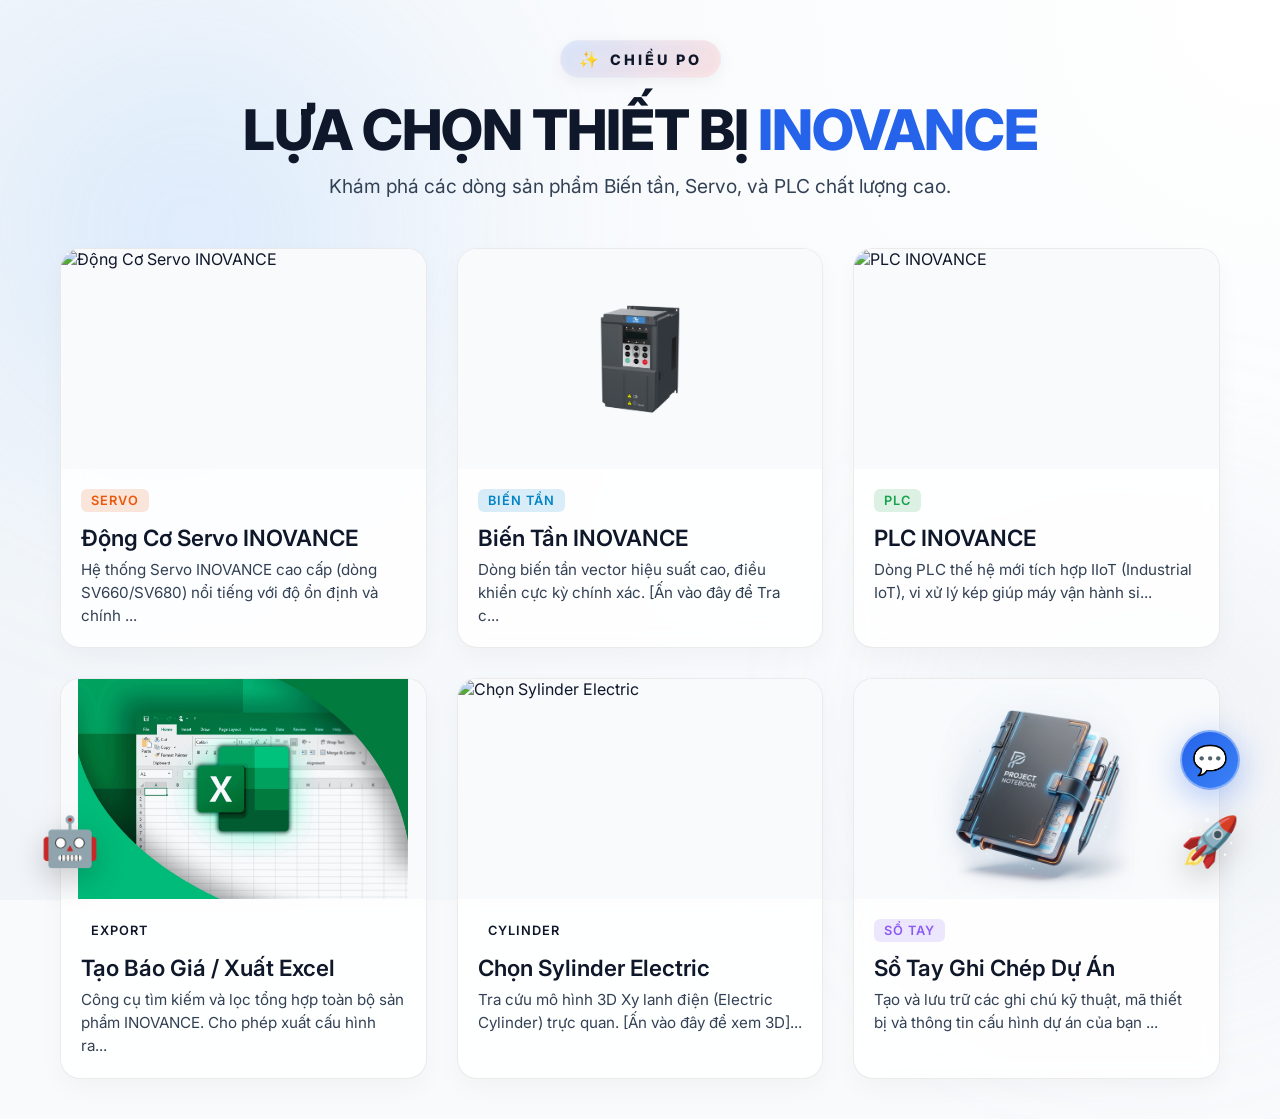
==== commit 4031a64b: "fix: change model to gemini-2.5-flash, sanitize role names, and bump script version to v1.0.3" ====
--- a/index.html
+++ b/index.html
@@ -403,7 +403,7 @@
     <script src="https://www.gstatic.com/firebasejs/10.12.2/firebase-firestore-compat.js"></script>
     <script src="firebase-config.js"></script>
     <script src="main.js?v=1.0.2"></script>
-    <script src="ai-chat.js?v=1.0.2"></script>
+    <script src="ai-chat.js?v=1.0.3"></script>
 </body>
 
 </html>
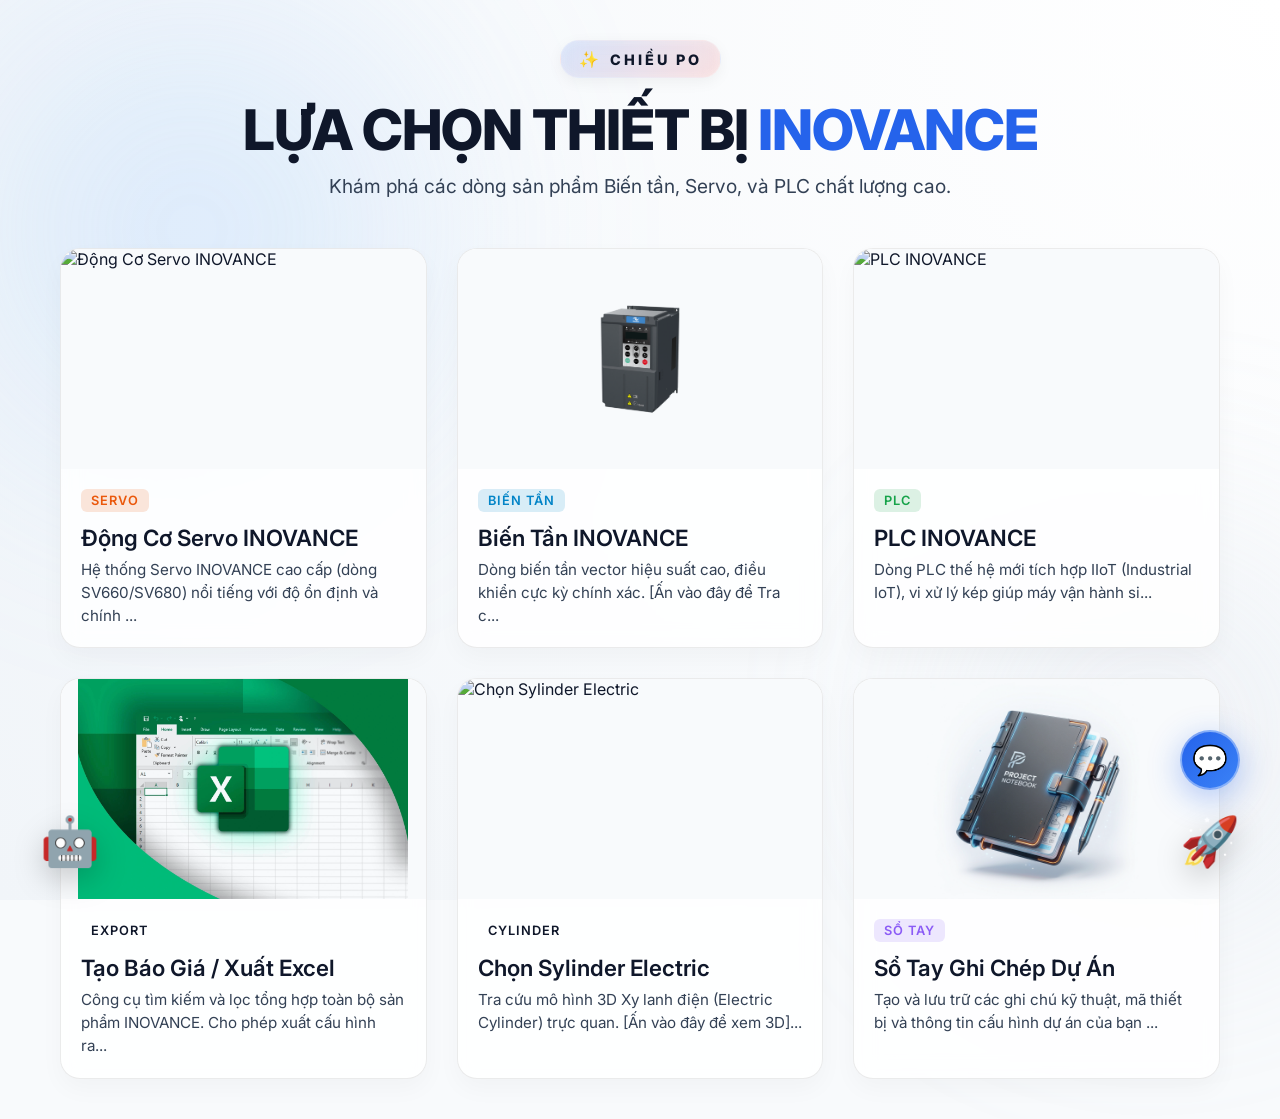
==== commit 9d918e00: "fix: update MS1H1/MS1H4 cable code from B108 to B107, and bump main.js version in index.html" ====
--- a/index.html
+++ b/index.html
@@ -402,7 +402,7 @@
     <script src="https://www.gstatic.com/firebasejs/10.12.2/firebase-app-compat.js"></script>
     <script src="https://www.gstatic.com/firebasejs/10.12.2/firebase-firestore-compat.js"></script>
     <script src="firebase-config.js"></script>
-    <script src="main.js?v=1.0.2"></script>
+    <script src="main.js?v=1.0.3"></script>
     <script src="ai-chat.js?v=1.0.3"></script>
 </body>
 
